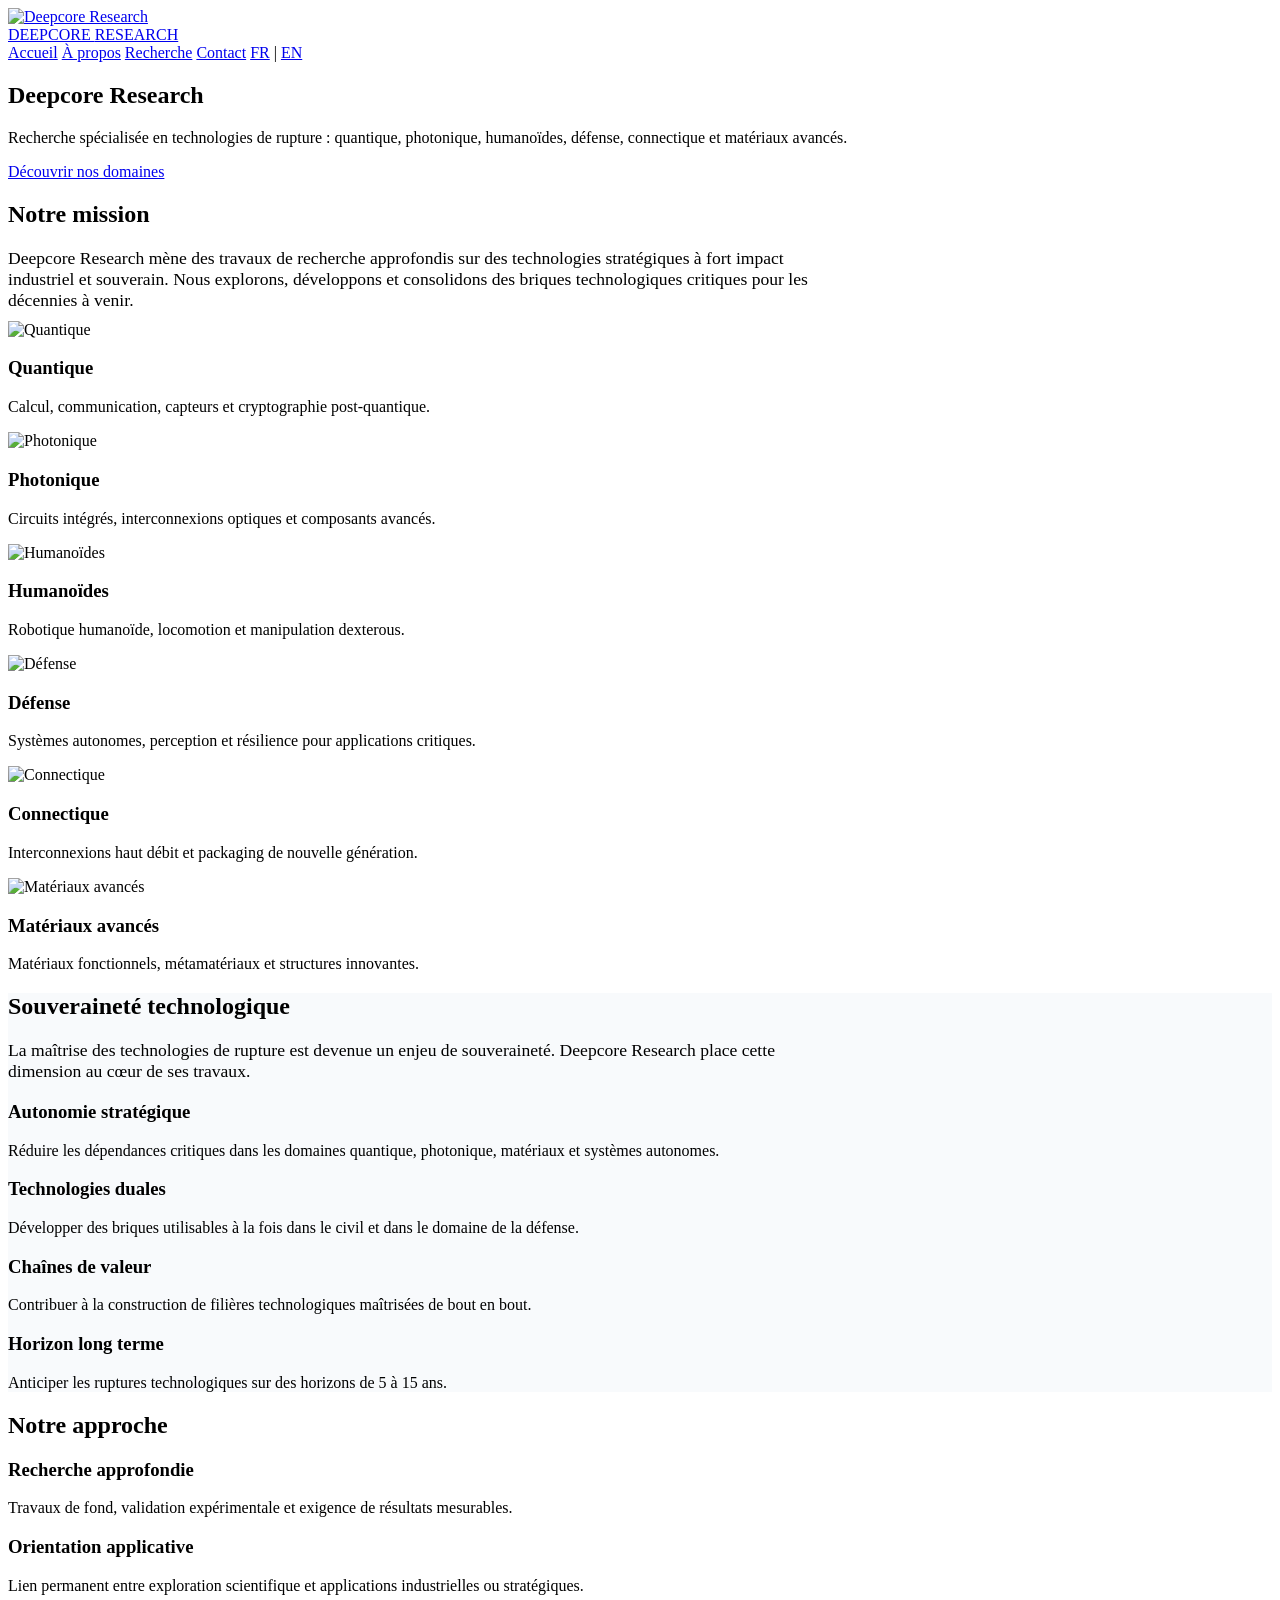
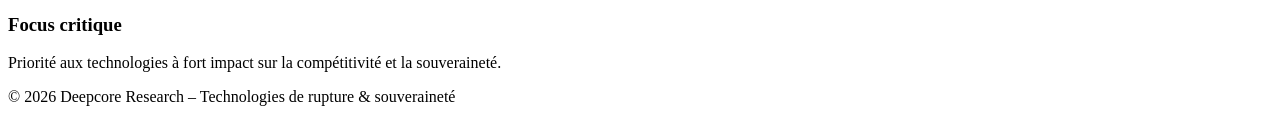
==== index.html @ 1e21e580 "Add files via upload" ====
<!DOCTYPE html>
<html lang="fr">
<head>
  <meta charset="UTF-8">
  <meta name="viewport" content="width=device-width, initial-scale=1.0">
  <title>Deepcore Research – Technologies de rupture</title>
  <meta name="description" content="Deepcore Research – Recherche spécialisée en technologies de rupture : quantique, photonique, humanoïdes, défense, connectique et matériaux avancés. Souveraineté technologique.">
  <link rel="icon" href="favicon.svg" type="image/svg+xml">
  <link rel="stylesheet" href="css/style.css">
</head>
<body>

  <header>
    <div class="container header-content">
      <a href="index.html" class="logo">
        <img src="images/logo.png" alt="Deepcore Research">
        <div class="logo-text">
          DEEPCORE
          <span>RESEARCH</span>
        </div>
      </a>
      <nav>
        <a href="index.html">Accueil</a>
        <a href="about.html">À propos</a>
        <a href="research.html">Recherche</a>
        <a href="contact.html">Contact</a>
        <span class="lang-switch">
          <a href="index.html">FR</a> |
          <a href="en/index.html">EN</a>
        </span>
      </nav>
    </div>
  </header>

  <section class="hero">
    <div class="container">
      <h1>Deepcore Research</h1>
      <p>Recherche spécialisée en technologies de rupture : quantique, photonique, humanoïdes, défense, connectique et matériaux avancés.</p>
      <a href="research.html" class="btn">Découvrir nos domaines</a>
    </div>
  </section>

  <section>
    <div class="container">
      <h2>Notre mission</h2>
      <p style="max-width: 800px; margin-bottom: 10px; font-size: 1.1rem;">
        Deepcore Research mène des travaux de recherche approfondis sur des technologies stratégiques à fort impact industriel et souverain. Nous explorons, développons et consolidons des briques technologiques critiques pour les décennies à venir.
      </p>

      <div class="grid">
        <div class="card card-with-icon">
          <img src="images/icons/quantum.svg" alt="Quantique" class="card-icon">
          <h3>Quantique</h3>
          <p>Calcul, communication, capteurs et cryptographie post-quantique.</p>
        </div>
        <div class="card card-with-icon">
          <img src="images/icons/photonics.svg" alt="Photonique" class="card-icon">
          <h3>Photonique</h3>
          <p>Circuits intégrés, interconnexions optiques et composants avancés.</p>
        </div>
        <div class="card card-with-icon">
          <img src="images/icons/humanoids.svg" alt="Humanoïdes" class="card-icon">
          <h3>Humanoïdes</h3>
          <p>Robotique humanoïde, locomotion et manipulation dexterous.</p>
        </div>
        <div class="card card-with-icon">
          <img src="images/icons/defense.svg" alt="Défense" class="card-icon">
          <h3>Défense</h3>
          <p>Systèmes autonomes, perception et résilience pour applications critiques.</p>
        </div>
        <div class="card card-with-icon">
          <img src="images/icons/interconnects.svg" alt="Connectique" class="card-icon">
          <h3>Connectique</h3>
          <p>Interconnexions haut débit et packaging de nouvelle génération.</p>
        </div>
        <div class="card card-with-icon">
          <img src="images/icons/materials.svg" alt="Matériaux avancés" class="card-icon">
          <h3>Matériaux avancés</h3>
          <p>Matériaux fonctionnels, métamatériaux et structures innovantes.</p>
        </div>
      </div>
    </div>
  </section>

  <section style="background: #f8fafc;">
    <div class="container">
      <h2>Souveraineté technologique</h2>
      <p style="max-width: 800px; margin-bottom: 10px; font-size: 1.1rem;">
        La maîtrise des technologies de rupture est devenue un enjeu de souveraineté. Deepcore Research place cette dimension au cœur de ses travaux.
      </p>

      <div class="grid">
        <div class="card">
          <h3>Autonomie stratégique</h3>
          <p>Réduire les dépendances critiques dans les domaines quantique, photonique, matériaux et systèmes autonomes.</p>
        </div>
        <div class="card">
          <h3>Technologies duales</h3>
          <p>Développer des briques utilisables à la fois dans le civil et dans le domaine de la défense.</p>
        </div>
        <div class="card">
          <h3>Chaînes de valeur</h3>
          <p>Contribuer à la construction de filières technologiques maîtrisées de bout en bout.</p>
        </div>
        <div class="card">
          <h3>Horizon long terme</h3>
          <p>Anticiper les ruptures technologiques sur des horizons de 5 à 15 ans.</p>
        </div>
      </div>
    </div>
  </section>

  <section>
    <div class="container">
      <h2>Notre approche</h2>
      <div class="grid">
        <div class="card">
          <h3>Recherche approfondie</h3>
          <p>Travaux de fond, validation expérimentale et exigence de résultats mesurables.</p>
        </div>
        <div class="card">
          <h3>Orientation applicative</h3>
          <p>Lien permanent entre exploration scientifique et applications industrielles ou stratégiques.</p>
        </div>
        <div class="card">
          <h3>Focus critique</h3>
          <p>Priorité aux technologies à fort impact sur la compétitivité et la souveraineté.</p>
        </div>
      </div>
    </div>
  </section>

  <footer>
    <div class="container">
      <p>© 2026 Deepcore Research – Technologies de rupture & souveraineté</p>
    </div>
  </footer>

</body>
</html>
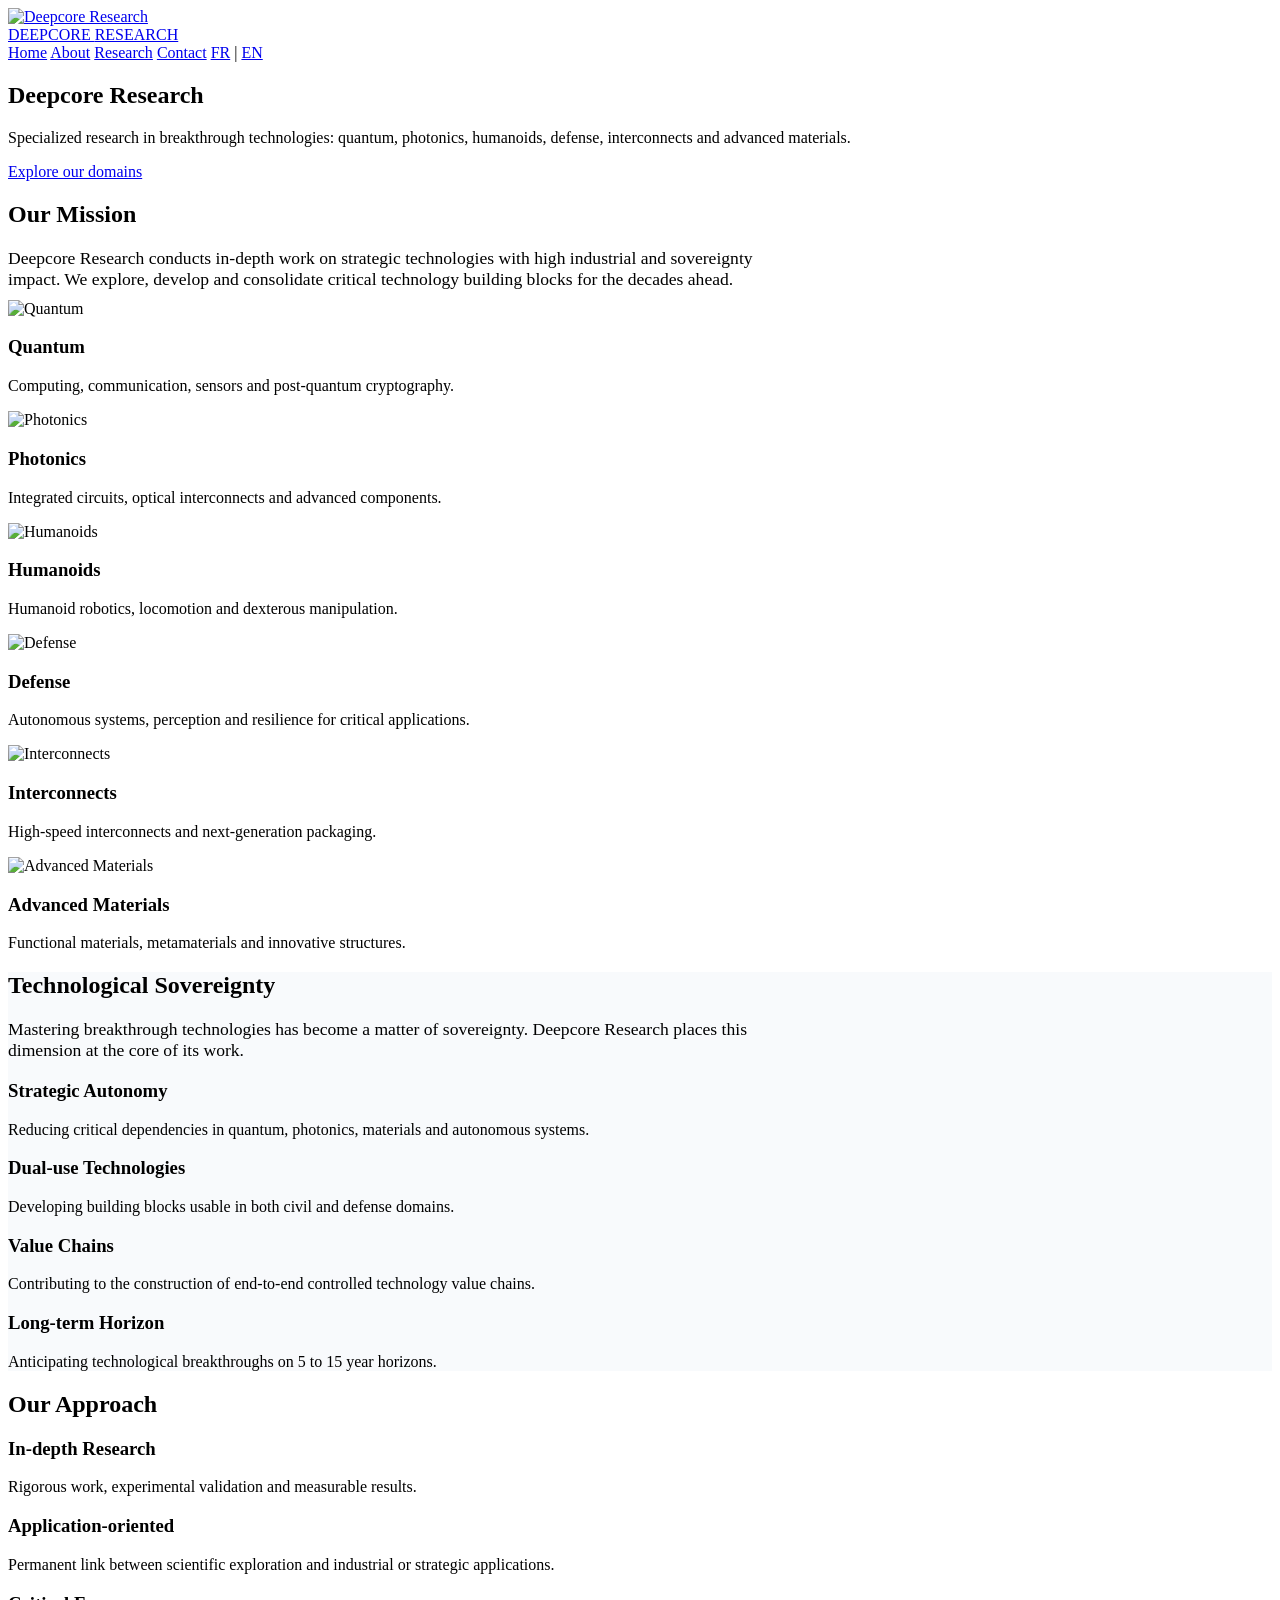
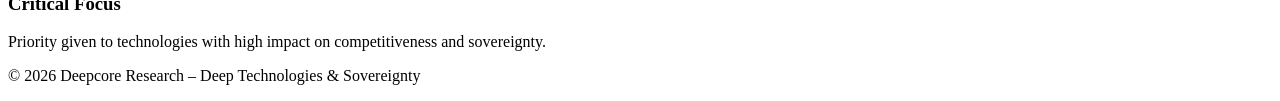
==== commit 930e4a36: "Add files via upload" ====
--- a/index.html
+++ b/index.html
@@ -1,32 +1,32 @@
 <!DOCTYPE html>
-<html lang="fr">
+<html lang="en">
 <head>
   <meta charset="UTF-8">
   <meta name="viewport" content="width=device-width, initial-scale=1.0">
-  <title>Deepcore Research – Technologies de rupture</title>
-  <meta name="description" content="Deepcore Research – Recherche spécialisée en technologies de rupture : quantique, photonique, humanoïdes, défense, connectique et matériaux avancés. Souveraineté technologique.">
-  <link rel="icon" href="favicon.svg" type="image/svg+xml">
-  <link rel="stylesheet" href="css/style.css">
+  <title>Deepcore Research – Deep Technologies</title>
+  <meta name="description" content="Deepcore Research – Specialized research in breakthrough technologies: quantum, photonics, humanoids, defense, interconnects and advanced materials. Technological sovereignty.">
+  <link rel="icon" href="../favicon.svg" type="image/svg+xml">
+  <link rel="stylesheet" href="../css/style.css">
 </head>
 <body>
 
   <header>
     <div class="container header-content">
       <a href="index.html" class="logo">
-        <img src="images/logo.png" alt="Deepcore Research">
+        <img src="../images/logo.png" alt="Deepcore Research">
         <div class="logo-text">
           DEEPCORE
           <span>RESEARCH</span>
         </div>
       </a>
       <nav>
-        <a href="index.html">Accueil</a>
-        <a href="about.html">À propos</a>
-        <a href="research.html">Recherche</a>
+        <a href="index.html">Home</a>
+        <a href="about.html">About</a>
+        <a href="research.html">Research</a>
         <a href="contact.html">Contact</a>
         <span class="lang-switch">
-          <a href="index.html">FR</a> |
-          <a href="en/index.html">EN</a>
+          <a href="../index.html">FR</a> |
+          <a href="index.html">EN</a>
         </span>
       </nav>
     </div>
@@ -35,48 +35,48 @@
   <section class="hero">
     <div class="container">
       <h1>Deepcore Research</h1>
-      <p>Recherche spécialisée en technologies de rupture : quantique, photonique, humanoïdes, défense, connectique et matériaux avancés.</p>
-      <a href="research.html" class="btn">Découvrir nos domaines</a>
+      <p>Specialized research in breakthrough technologies: quantum, photonics, humanoids, defense, interconnects and advanced materials.</p>
+      <a href="research.html" class="btn">Explore our domains</a>
     </div>
   </section>
 
   <section>
     <div class="container">
-      <h2>Notre mission</h2>
+      <h2>Our Mission</h2>
       <p style="max-width: 800px; margin-bottom: 10px; font-size: 1.1rem;">
-        Deepcore Research mène des travaux de recherche approfondis sur des technologies stratégiques à fort impact industriel et souverain. Nous explorons, développons et consolidons des briques technologiques critiques pour les décennies à venir.
+        Deepcore Research conducts in-depth work on strategic technologies with high industrial and sovereignty impact. We explore, develop and consolidate critical technology building blocks for the decades ahead.
       </p>
 
       <div class="grid">
         <div class="card card-with-icon">
-          <img src="images/icons/quantum.svg" alt="Quantique" class="card-icon">
-          <h3>Quantique</h3>
-          <p>Calcul, communication, capteurs et cryptographie post-quantique.</p>
+          <img src="../images/icons/quantum.svg" alt="Quantum" class="card-icon">
+          <h3>Quantum</h3>
+          <p>Computing, communication, sensors and post-quantum cryptography.</p>
         </div>
         <div class="card card-with-icon">
-          <img src="images/icons/photonics.svg" alt="Photonique" class="card-icon">
-          <h3>Photonique</h3>
-          <p>Circuits intégrés, interconnexions optiques et composants avancés.</p>
+          <img src="../images/icons/photonics.svg" alt="Photonics" class="card-icon">
+          <h3>Photonics</h3>
+          <p>Integrated circuits, optical interconnects and advanced components.</p>
         </div>
         <div class="card card-with-icon">
-          <img src="images/icons/humanoids.svg" alt="Humanoïdes" class="card-icon">
-          <h3>Humanoïdes</h3>
-          <p>Robotique humanoïde, locomotion et manipulation dexterous.</p>
+          <img src="../images/icons/humanoids.svg" alt="Humanoids" class="card-icon">
+          <h3>Humanoids</h3>
+          <p>Humanoid robotics, locomotion and dexterous manipulation.</p>
         </div>
         <div class="card card-with-icon">
-          <img src="images/icons/defense.svg" alt="Défense" class="card-icon">
-          <h3>Défense</h3>
-          <p>Systèmes autonomes, perception et résilience pour applications critiques.</p>
+          <img src="../images/icons/defense.svg" alt="Defense" class="card-icon">
+          <h3>Defense</h3>
+          <p>Autonomous systems, perception and resilience for critical applications.</p>
         </div>
         <div class="card card-with-icon">
-          <img src="images/icons/interconnects.svg" alt="Connectique" class="card-icon">
-          <h3>Connectique</h3>
-          <p>Interconnexions haut débit et packaging de nouvelle génération.</p>
+          <img src="../images/icons/interconnects.svg" alt="Interconnects" class="card-icon">
+          <h3>Interconnects</h3>
+          <p>High-speed interconnects and next-generation packaging.</p>
         </div>
         <div class="card card-with-icon">
-          <img src="images/icons/materials.svg" alt="Matériaux avancés" class="card-icon">
-          <h3>Matériaux avancés</h3>
-          <p>Matériaux fonctionnels, métamatériaux et structures innovantes.</p>
+          <img src="../images/icons/materials.svg" alt="Advanced Materials" class="card-icon">
+          <h3>Advanced Materials</h3>
+          <p>Functional materials, metamaterials and innovative structures.</p>
         </div>
       </div>
     </div>
@@ -84,27 +84,27 @@
 
   <section style="background: #f8fafc;">
     <div class="container">
-      <h2>Souveraineté technologique</h2>
+      <h2>Technological Sovereignty</h2>
       <p style="max-width: 800px; margin-bottom: 10px; font-size: 1.1rem;">
-        La maîtrise des technologies de rupture est devenue un enjeu de souveraineté. Deepcore Research place cette dimension au cœur de ses travaux.
+        Mastering breakthrough technologies has become a matter of sovereignty. Deepcore Research places this dimension at the core of its work.
       </p>
 
       <div class="grid">
         <div class="card">
-          <h3>Autonomie stratégique</h3>
-          <p>Réduire les dépendances critiques dans les domaines quantique, photonique, matériaux et systèmes autonomes.</p>
+          <h3>Strategic Autonomy</h3>
+          <p>Reducing critical dependencies in quantum, photonics, materials and autonomous systems.</p>
         </div>
         <div class="card">
-          <h3>Technologies duales</h3>
-          <p>Développer des briques utilisables à la fois dans le civil et dans le domaine de la défense.</p>
+          <h3>Dual-use Technologies</h3>
+          <p>Developing building blocks usable in both civil and defense domains.</p>
         </div>
         <div class="card">
-          <h3>Chaînes de valeur</h3>
-          <p>Contribuer à la construction de filières technologiques maîtrisées de bout en bout.</p>
+          <h3>Value Chains</h3>
+          <p>Contributing to the construction of end-to-end controlled technology value chains.</p>
         </div>
         <div class="card">
-          <h3>Horizon long terme</h3>
-          <p>Anticiper les ruptures technologiques sur des horizons de 5 à 15 ans.</p>
+          <h3>Long-term Horizon</h3>
+          <p>Anticipating technological breakthroughs on 5 to 15 year horizons.</p>
         </div>
       </div>
     </div>
@@ -112,19 +112,19 @@
 
   <section>
     <div class="container">
-      <h2>Notre approche</h2>
+      <h2>Our Approach</h2>
       <div class="grid">
         <div class="card">
-          <h3>Recherche approfondie</h3>
-          <p>Travaux de fond, validation expérimentale et exigence de résultats mesurables.</p>
+          <h3>In-depth Research</h3>
+          <p>Rigorous work, experimental validation and measurable results.</p>
         </div>
         <div class="card">
-          <h3>Orientation applicative</h3>
-          <p>Lien permanent entre exploration scientifique et applications industrielles ou stratégiques.</p>
+          <h3>Application-oriented</h3>
+          <p>Permanent link between scientific exploration and industrial or strategic applications.</p>
         </div>
         <div class="card">
-          <h3>Focus critique</h3>
-          <p>Priorité aux technologies à fort impact sur la compétitivité et la souveraineté.</p>
+          <h3>Critical Focus</h3>
+          <p>Priority given to technologies with high impact on competitiveness and sovereignty.</p>
         </div>
       </div>
     </div>
@@ -132,7 +132,7 @@
 
   <footer>
     <div class="container">
-      <p>© 2026 Deepcore Research – Technologies de rupture & souveraineté</p>
+      <p>© 2026 Deepcore Research – Deep Technologies & Sovereignty</p>
     </div>
   </footer>
 
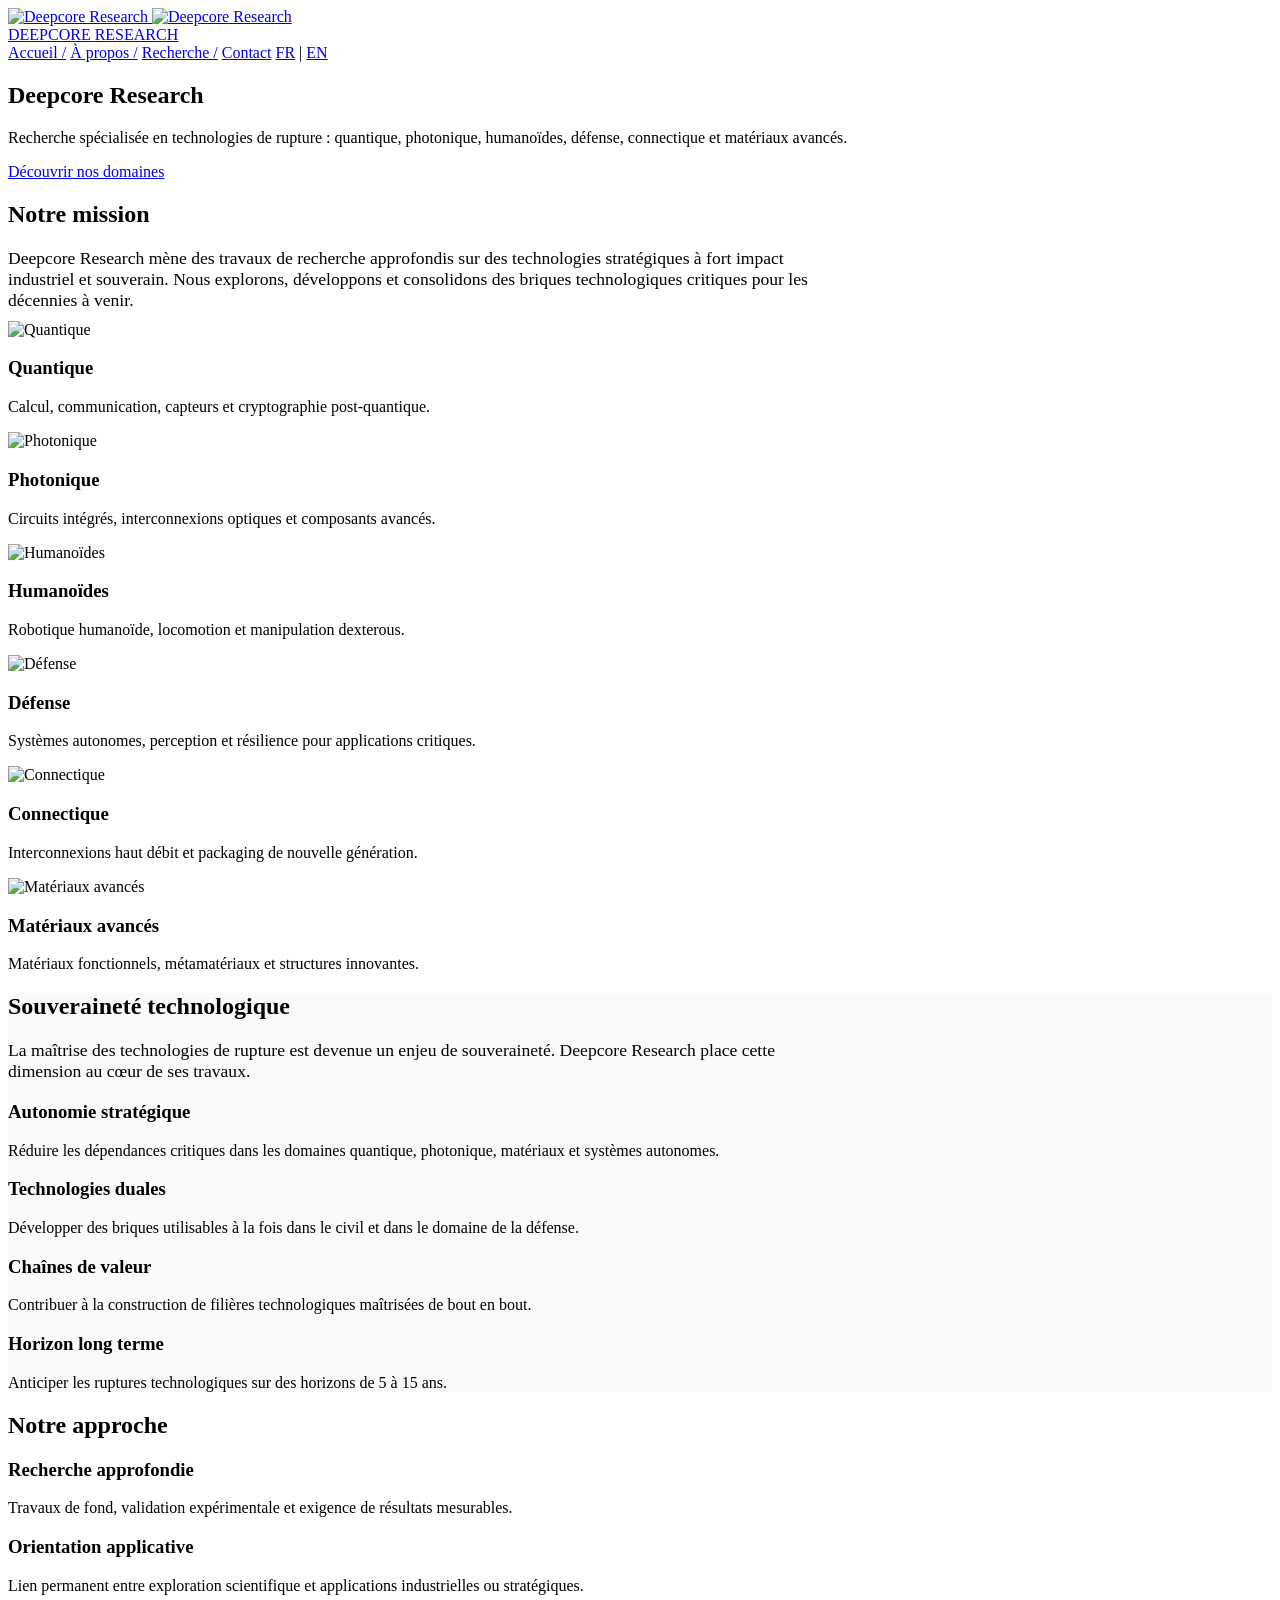
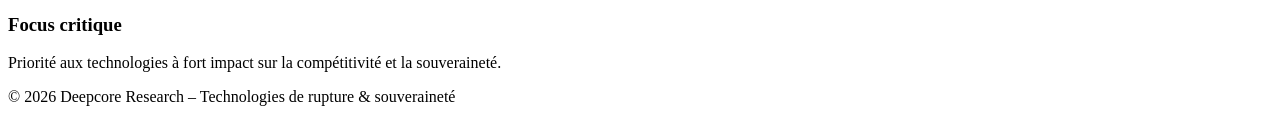
==== commit 869abcf5: "Add trailing slashes to navigation links" ====
--- a/index.html
+++ b/index.html
@@ -1,32 +1,33 @@
 <!DOCTYPE html>
-<html lang="en">
+<html lang="fr">
 <head>
   <meta charset="UTF-8">
   <meta name="viewport" content="width=device-width, initial-scale=1.0">
-  <title>Deepcore Research – Deep Technologies</title>
-  <meta name="description" content="Deepcore Research – Specialized research in breakthrough technologies: quantum, photonics, humanoids, defense, interconnects and advanced materials. Technological sovereignty.">
-  <link rel="icon" href="../favicon.svg" type="image/svg+xml">
-  <link rel="stylesheet" href="../css/style.css">
+  <title>Deepcore Research – Technologies de rupture</title>
+  <meta name="description" content="Deepcore Research – Recherche spécialisée en technologies de rupture : quantique, photonique, humanoïdes, défense, connectique et matériaux avancés. Souveraineté technologique.">
+  <link rel="icon" href="favicon.svg" type="image/svg+xml">
+  <link rel="stylesheet" href="css/style.css">
 </head>
 <body>
 
   <header>
     <div class="container header-content">
       <a href="index.html" class="logo">
-        <img src="../images/logo.png" alt="Deepcore Research">
+         <img src="images/banniere.png" alt="Deepcore Research">
+        <img src="images/logo.png" alt="Deepcore Research">
         <div class="logo-text">
           DEEPCORE
           <span>RESEARCH</span>
         </div>
       </a>
       <nav>
-        <a href="index.html">Home</a>
-        <a href="about.html">About</a>
-        <a href="research.html">Research</a>
+        <a href="index.html">Accueil    /</a>
+        <a href="about.html">À propos     /</a>
+        <a href="research.html">Recherche    /</a>
         <a href="contact.html">Contact</a>
         <span class="lang-switch">
-          <a href="../index.html">FR</a> |
-          <a href="index.html">EN</a>
+          <a href="index.html">FR</a> |
+          <a href="en/index.html">EN</a>
         </span>
       </nav>
     </div>
@@ -35,48 +36,48 @@
   <section class="hero">
     <div class="container">
       <h1>Deepcore Research</h1>
-      <p>Specialized research in breakthrough technologies: quantum, photonics, humanoids, defense, interconnects and advanced materials.</p>
-      <a href="research.html" class="btn">Explore our domains</a>
+      <p>Recherche spécialisée en technologies de rupture : quantique, photonique, humanoïdes, défense, connectique et matériaux avancés.</p>
+      <a href="research.html" class="btn">Découvrir nos domaines</a>
     </div>
   </section>
 
   <section>
     <div class="container">
-      <h2>Our Mission</h2>
+      <h2>Notre mission</h2>
       <p style="max-width: 800px; margin-bottom: 10px; font-size: 1.1rem;">
-        Deepcore Research conducts in-depth work on strategic technologies with high industrial and sovereignty impact. We explore, develop and consolidate critical technology building blocks for the decades ahead.
+        Deepcore Research mène des travaux de recherche approfondis sur des technologies stratégiques à fort impact industriel et souverain. Nous explorons, développons et consolidons des briques technologiques critiques pour les décennies à venir.
       </p>
 
       <div class="grid">
         <div class="card card-with-icon">
-          <img src="../images/icons/quantum.svg" alt="Quantum" class="card-icon">
-          <h3>Quantum</h3>
-          <p>Computing, communication, sensors and post-quantum cryptography.</p>
+          <img src="images/icons/quantum.svg" alt="Quantique" class="card-icon">
+          <h3>Quantique</h3>
+          <p>Calcul, communication, capteurs et cryptographie post-quantique.</p>
         </div>
         <div class="card card-with-icon">
-          <img src="../images/icons/photonics.svg" alt="Photonics" class="card-icon">
-          <h3>Photonics</h3>
-          <p>Integrated circuits, optical interconnects and advanced components.</p>
+          <img src="images/icons/photonics.svg" alt="Photonique" class="card-icon">
+          <h3>Photonique</h3>
+          <p>Circuits intégrés, interconnexions optiques et composants avancés.</p>
         </div>
         <div class="card card-with-icon">
-          <img src="../images/icons/humanoids.svg" alt="Humanoids" class="card-icon">
-          <h3>Humanoids</h3>
-          <p>Humanoid robotics, locomotion and dexterous manipulation.</p>
+          <img src="images/icons/humanoids.svg" alt="Humanoïdes" class="card-icon">
+          <h3>Humanoïdes</h3>
+          <p>Robotique humanoïde, locomotion et manipulation dexterous.</p>
         </div>
         <div class="card card-with-icon">
-          <img src="../images/icons/defense.svg" alt="Defense" class="card-icon">
-          <h3>Defense</h3>
-          <p>Autonomous systems, perception and resilience for critical applications.</p>
+          <img src="images/icons/defense.svg" alt="Défense" class="card-icon">
+          <h3>Défense</h3>
+          <p>Systèmes autonomes, perception et résilience pour applications critiques.</p>
         </div>
         <div class="card card-with-icon">
-          <img src="../images/icons/interconnects.svg" alt="Interconnects" class="card-icon">
-          <h3>Interconnects</h3>
-          <p>High-speed interconnects and next-generation packaging.</p>
+          <img src="images/icons/interconnects.svg" alt="Connectique" class="card-icon">
+          <h3>Connectique</h3>
+          <p>Interconnexions haut débit et packaging de nouvelle génération.</p>
         </div>
         <div class="card card-with-icon">
-          <img src="../images/icons/materials.svg" alt="Advanced Materials" class="card-icon">
-          <h3>Advanced Materials</h3>
-          <p>Functional materials, metamaterials and innovative structures.</p>
+          <img src="images/icons/materials.svg" alt="Matériaux avancés" class="card-icon">
+          <h3>Matériaux avancés</h3>
+          <p>Matériaux fonctionnels, métamatériaux et structures innovantes.</p>
         </div>
       </div>
     </div>
@@ -84,27 +85,27 @@
 
   <section style="background: #f8fafc;">
     <div class="container">
-      <h2>Technological Sovereignty</h2>
+      <h2>Souveraineté technologique</h2>
       <p style="max-width: 800px; margin-bottom: 10px; font-size: 1.1rem;">
-        Mastering breakthrough technologies has become a matter of sovereignty. Deepcore Research places this dimension at the core of its work.
+        La maîtrise des technologies de rupture est devenue un enjeu de souveraineté. Deepcore Research place cette dimension au cœur de ses travaux.
       </p>
 
       <div class="grid">
         <div class="card">
-          <h3>Strategic Autonomy</h3>
-          <p>Reducing critical dependencies in quantum, photonics, materials and autonomous systems.</p>
+          <h3>Autonomie stratégique</h3>
+          <p>Réduire les dépendances critiques dans les domaines quantique, photonique, matériaux et systèmes autonomes.</p>
         </div>
         <div class="card">
-          <h3>Dual-use Technologies</h3>
-          <p>Developing building blocks usable in both civil and defense domains.</p>
+          <h3>Technologies duales</h3>
+          <p>Développer des briques utilisables à la fois dans le civil et dans le domaine de la défense.</p>
         </div>
         <div class="card">
-          <h3>Value Chains</h3>
-          <p>Contributing to the construction of end-to-end controlled technology value chains.</p>
+          <h3>Chaînes de valeur</h3>
+          <p>Contribuer à la construction de filières technologiques maîtrisées de bout en bout.</p>
         </div>
         <div class="card">
-          <h3>Long-term Horizon</h3>
-          <p>Anticipating technological breakthroughs on 5 to 15 year horizons.</p>
+          <h3>Horizon long terme</h3>
+          <p>Anticiper les ruptures technologiques sur des horizons de 5 à 15 ans.</p>
         </div>
       </div>
     </div>
@@ -112,19 +113,19 @@
 
   <section>
     <div class="container">
-      <h2>Our Approach</h2>
+      <h2>Notre approche</h2>
       <div class="grid">
         <div class="card">
-          <h3>In-depth Research</h3>
-          <p>Rigorous work, experimental validation and measurable results.</p>
+          <h3>Recherche approfondie</h3>
+          <p>Travaux de fond, validation expérimentale et exigence de résultats mesurables.</p>
         </div>
         <div class="card">
-          <h3>Application-oriented</h3>
-          <p>Permanent link between scientific exploration and industrial or strategic applications.</p>
+          <h3>Orientation applicative</h3>
+          <p>Lien permanent entre exploration scientifique et applications industrielles ou stratégiques.</p>
         </div>
         <div class="card">
-          <h3>Critical Focus</h3>
-          <p>Priority given to technologies with high impact on competitiveness and sovereignty.</p>
+          <h3>Focus critique</h3>
+          <p>Priorité aux technologies à fort impact sur la compétitivité et la souveraineté.</p>
         </div>
       </div>
     </div>
@@ -132,7 +133,7 @@
 
   <footer>
     <div class="container">
-      <p>© 2026 Deepcore Research – Deep Technologies & Sovereignty</p>
+      <p>© 2026 Deepcore Research – Technologies de rupture & souveraineté</p>
     </div>
   </footer>
 
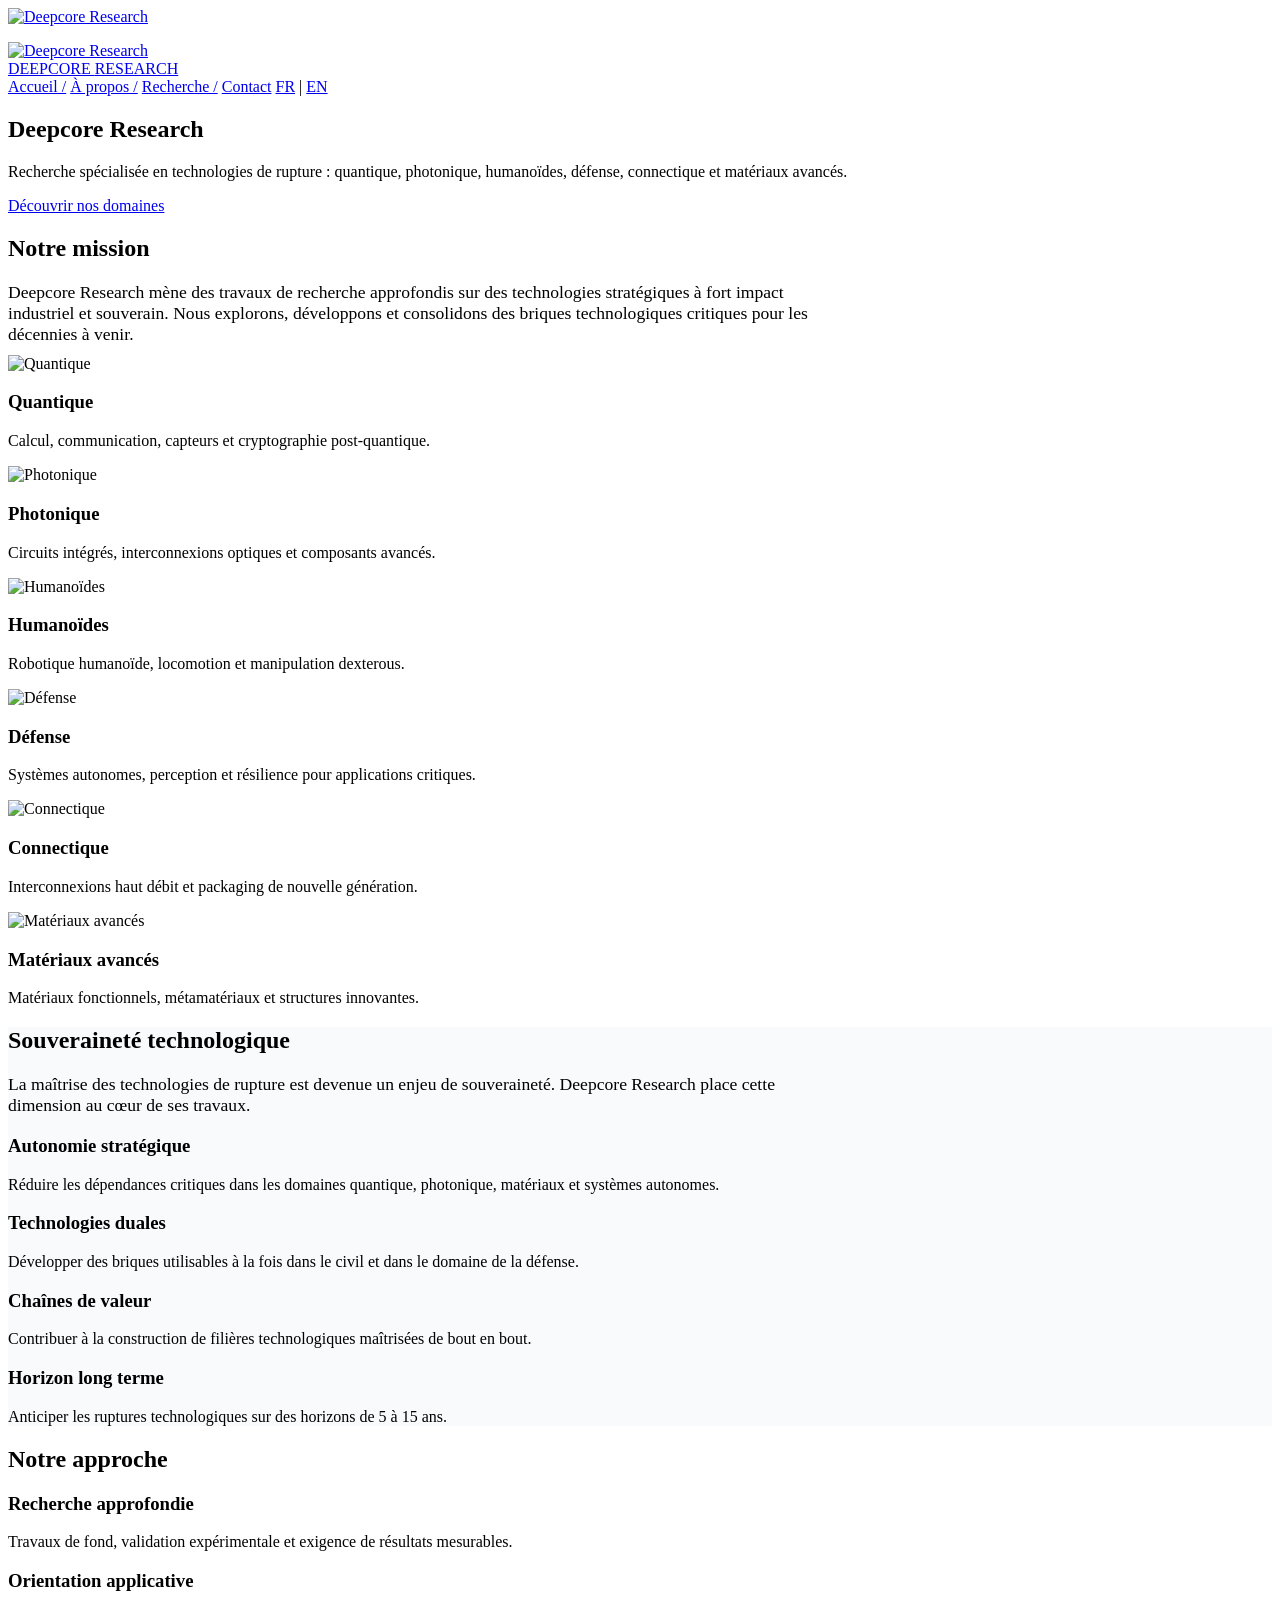
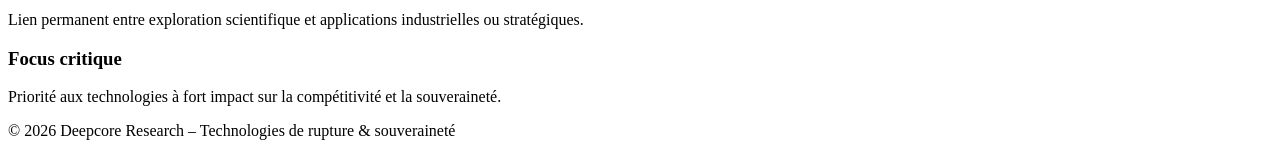
==== commit dcdfaac5: "Update image file formats in index.html" ====
--- a/index.html
+++ b/index.html
@@ -13,8 +13,9 @@
   <header>
     <div class="container header-content">
       <a href="index.html" class="logo">
-         <img src="images/banniere.png" alt="Deepcore Research">
-        <img src="images/logo.png" alt="Deepcore Research">
+         <img src="images/banniere.JPG" alt="Deepcore Research">
+        <p></p>
+        <img src="images/logopng.JPG" alt="Deepcore Research">
         <div class="logo-text">
           DEEPCORE
           <span>RESEARCH</span>
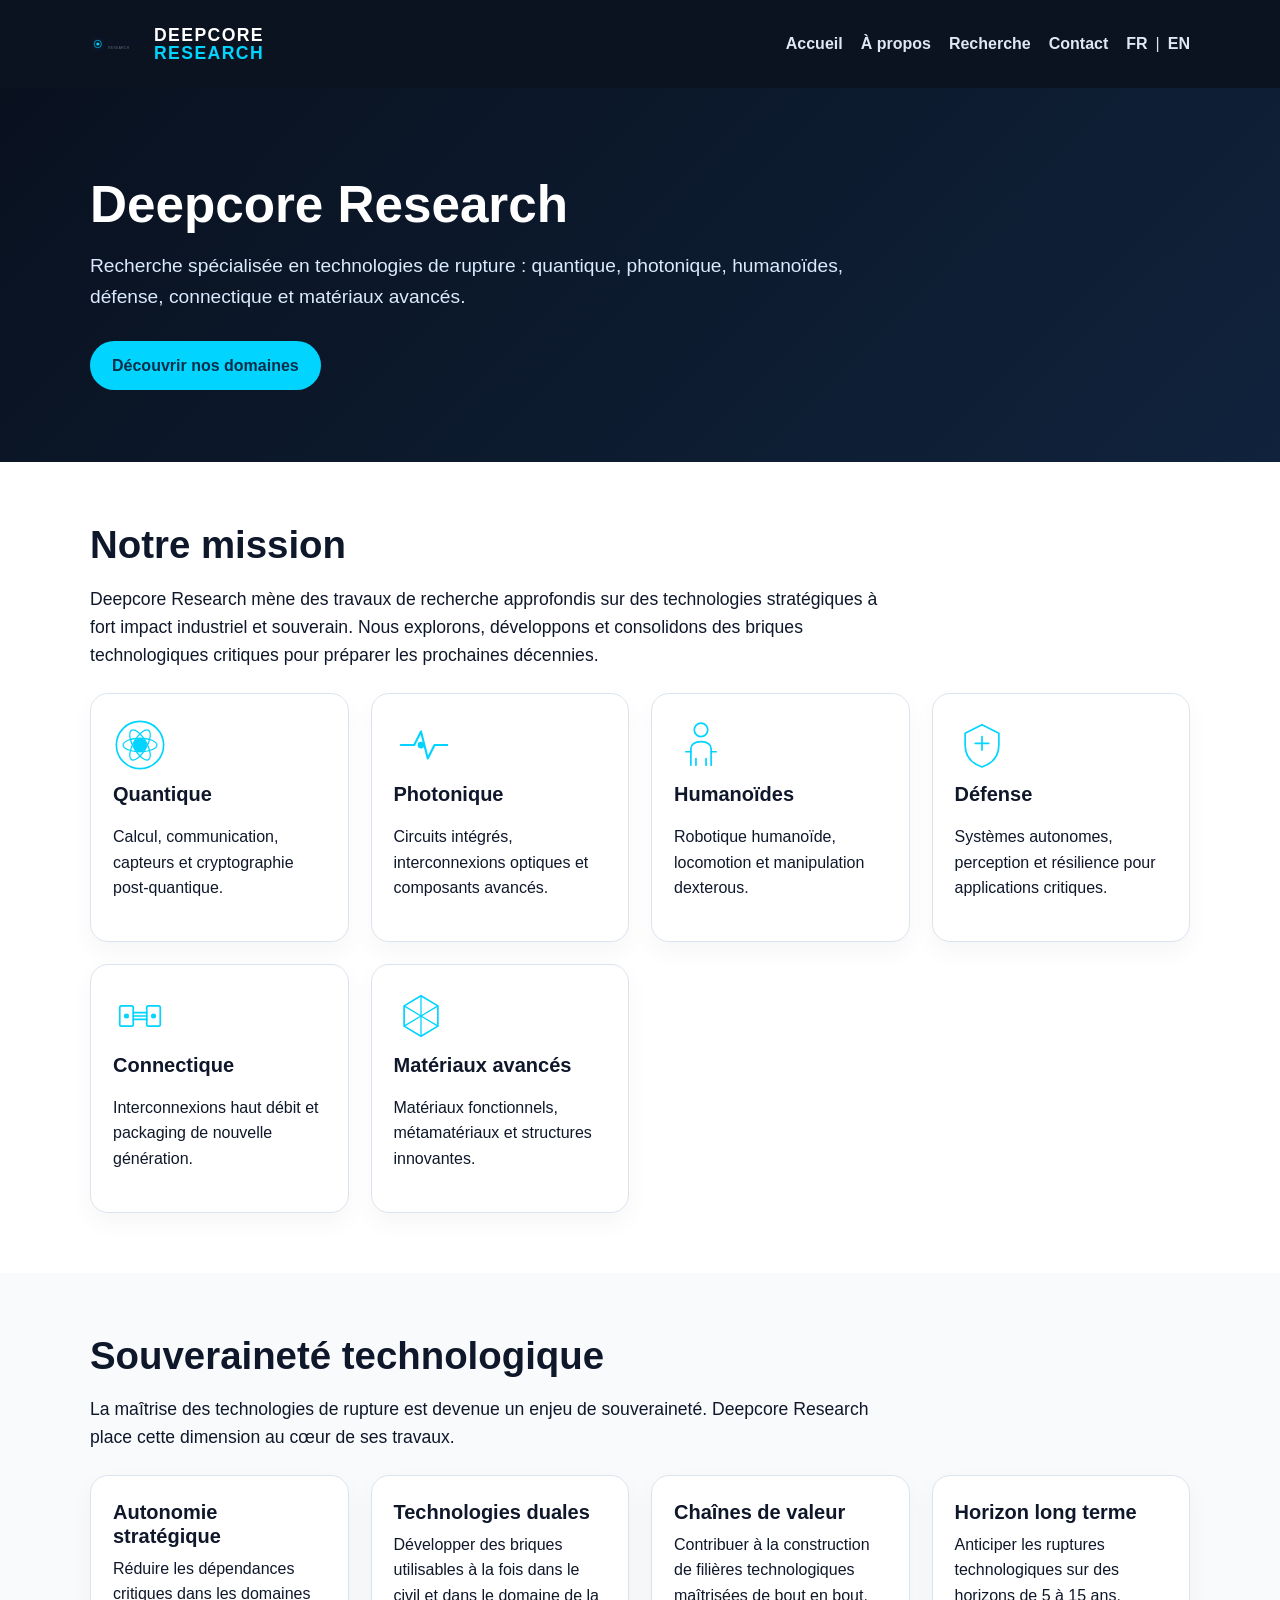
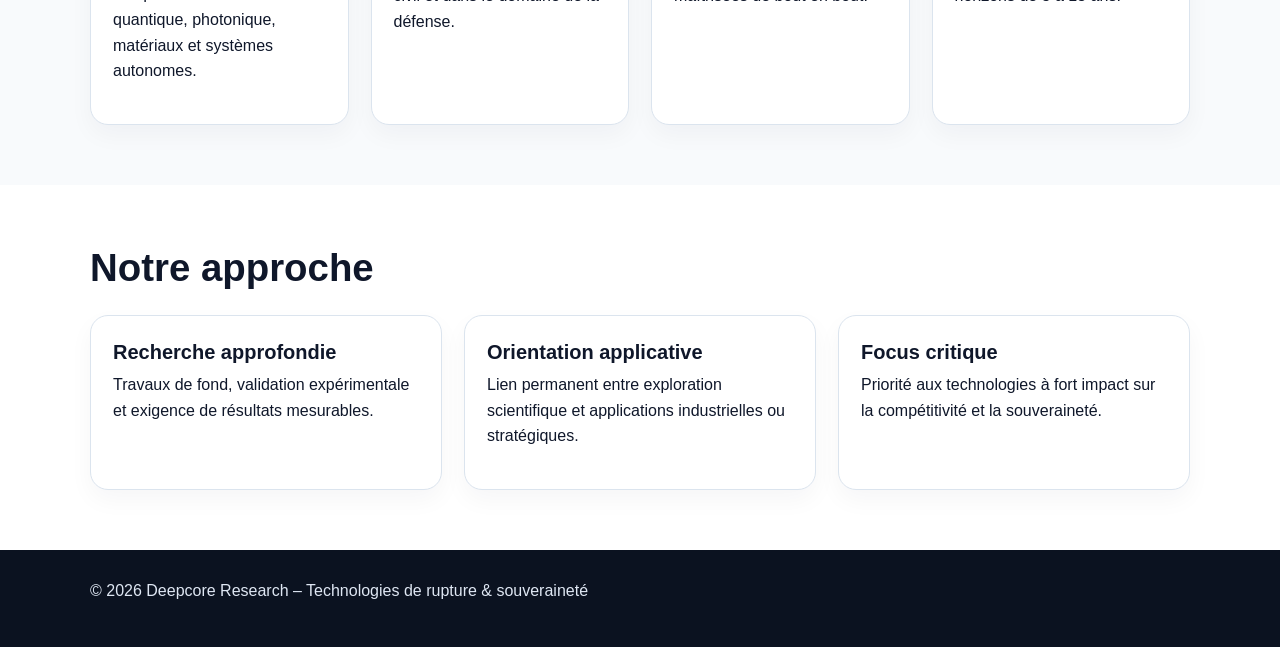
==== commit 796edd2e: "Fix asset paths and add missing stylesheet for the GitHub Pages site." ====
--- a/index.html
+++ b/index.html
@@ -4,7 +4,7 @@
   <meta charset="UTF-8">
   <meta name="viewport" content="width=device-width, initial-scale=1.0">
   <title>Deepcore Research – Technologies de rupture</title>
-  <meta name="description" content="Deepcore Research – Recherche spécialisée en technologies de rupture : quantique, photonique, humanoïdes, défense, connectique et matériaux avancés. Souveraineté technologique.">
+  <meta name="description" content="Deepcore Research – Recherche spécialisée en technologies de rupture : quantique, photonique, humanoïdes, défense, connectique et matériaux avancés. Souveraineté technologique et innovation de rupture.">
   <link rel="icon" href="favicon.svg" type="image/svg+xml">
   <link rel="stylesheet" href="css/style.css">
 </head>
@@ -13,18 +13,16 @@
   <header>
     <div class="container header-content">
       <a href="index.html" class="logo">
-         <img src="images/banniere.JPG" alt="Deepcore Research">
-        <p></p>
-        <img src="images/logopng.JPG" alt="Deepcore Research">
+        <img src="logo.svg" alt="Deepcore Research">
         <div class="logo-text">
           DEEPCORE
           <span>RESEARCH</span>
         </div>
       </a>
       <nav>
-        <a href="index.html">Accueil    /</a>
-        <a href="about.html">À propos     /</a>
-        <a href="research.html">Recherche    /</a>
+        <a href="index.html">Accueil</a>
+        <a href="about.html">À propos</a>
+        <a href="research.html">Recherche</a>
         <a href="contact.html">Contact</a>
         <span class="lang-switch">
           <a href="index.html">FR</a> |
@@ -46,37 +44,37 @@
     <div class="container">
       <h2>Notre mission</h2>
       <p style="max-width: 800px; margin-bottom: 10px; font-size: 1.1rem;">
-        Deepcore Research mène des travaux de recherche approfondis sur des technologies stratégiques à fort impact industriel et souverain. Nous explorons, développons et consolidons des briques technologiques critiques pour les décennies à venir.
+        Deepcore Research mène des travaux de recherche approfondis sur des technologies stratégiques à fort impact industriel et souverain. Nous explorons, développons et consolidons des briques technologiques critiques pour préparer les prochaines décennies.
       </p>
 
       <div class="grid">
         <div class="card card-with-icon">
-          <img src="images/icons/quantum.svg" alt="Quantique" class="card-icon">
+          <img src="quantum.svg" alt="Quantique" class="card-icon">
           <h3>Quantique</h3>
           <p>Calcul, communication, capteurs et cryptographie post-quantique.</p>
         </div>
         <div class="card card-with-icon">
-          <img src="images/icons/photonics.svg" alt="Photonique" class="card-icon">
+          <img src="photonics.svg" alt="Photonique" class="card-icon">
           <h3>Photonique</h3>
           <p>Circuits intégrés, interconnexions optiques et composants avancés.</p>
         </div>
         <div class="card card-with-icon">
-          <img src="images/icons/humanoids.svg" alt="Humanoïdes" class="card-icon">
+          <img src="humanoids.svg" alt="Humanoïdes" class="card-icon">
           <h3>Humanoïdes</h3>
           <p>Robotique humanoïde, locomotion et manipulation dexterous.</p>
         </div>
         <div class="card card-with-icon">
-          <img src="images/icons/defense.svg" alt="Défense" class="card-icon">
+          <img src="defense.svg" alt="Défense" class="card-icon">
           <h3>Défense</h3>
           <p>Systèmes autonomes, perception et résilience pour applications critiques.</p>
         </div>
         <div class="card card-with-icon">
-          <img src="images/icons/interconnects.svg" alt="Connectique" class="card-icon">
+          <img src="interconnects.svg" alt="Connectique" class="card-icon">
           <h3>Connectique</h3>
           <p>Interconnexions haut débit et packaging de nouvelle génération.</p>
         </div>
         <div class="card card-with-icon">
-          <img src="images/icons/materials.svg" alt="Matériaux avancés" class="card-icon">
+          <img src="materials.svg" alt="Matériaux avancés" class="card-icon">
           <h3>Matériaux avancés</h3>
           <p>Matériaux fonctionnels, métamatériaux et structures innovantes.</p>
         </div>
--- a/css/style.css
+++ b/css/style.css
@@ -0,0 +1,252 @@
+:root {
+  --bg-dark: #0b1220;
+  --bg-light: #f8fafc;
+  --brand: #00d4ff;
+  --brand-dark: #082f49;
+  --text: #0f172a;
+  --muted: #475569;
+  --border: #dbe4ee;
+  --card: #ffffff;
+}
+
+* {
+  box-sizing: border-box;
+}
+
+html {
+  scroll-behavior: smooth;
+}
+
+body {
+  margin: 0;
+  font-family: Arial, Helvetica, sans-serif;
+  line-height: 1.6;
+  color: var(--text);
+  background: #ffffff;
+}
+
+img {
+  max-width: 100%;
+  display: block;
+}
+
+p {
+  margin: 0 0 1rem;
+}
+
+h1, h2, h3 {
+  margin-top: 0;
+  line-height: 1.2;
+}
+
+h1 {
+  font-size: clamp(2.6rem, 4vw, 4rem);
+  margin-bottom: 1rem;
+}
+
+h2 {
+  font-size: clamp(2rem, 3vw, 2.8rem);
+  margin-bottom: 1rem;
+}
+
+h3 {
+  font-size: 1.25rem;
+  margin-bottom: 0.5rem;
+}
+
+header {
+  background: var(--bg-dark);
+  color: #ffffff;
+}
+
+.container {
+  width: min(1100px, calc(100% - 32px));
+  margin: 0 auto;
+}
+
+.header-content {
+  display: flex;
+  justify-content: space-between;
+  align-items: center;
+  gap: 20px;
+  min-height: 88px;
+}
+
+.logo {
+  display: inline-flex;
+  align-items: center;
+  gap: 12px;
+  color: #ffffff;
+  text-decoration: none;
+}
+
+.logo img {
+  width: 52px;
+  height: 52px;
+  object-fit: contain;
+}
+
+.logo-text {
+  font-weight: 800;
+  letter-spacing: 0.08em;
+  line-height: 1.05;
+  font-size: 1.1rem;
+}
+
+.logo-text span {
+  display: block;
+  color: var(--brand);
+}
+
+nav {
+  display: flex;
+  align-items: center;
+  gap: 18px;
+  flex-wrap: wrap;
+}
+
+nav a {
+  color: #dfe7f3;
+  text-decoration: none;
+  font-weight: 600;
+}
+
+nav a:hover {
+  color: var(--brand);
+}
+
+.lang-switch {
+  color: #dfe7f3;
+  display: inline-flex;
+  align-items: center;
+  gap: 8px;
+}
+
+.hero {
+  background: linear-gradient(135deg, #09111f 0%, #10233c 100%);
+  color: #ffffff;
+  padding: 86px 0 72px;
+}
+
+.hero p {
+  max-width: 760px;
+  font-size: 1.2rem;
+  color: #dbeafe;
+}
+
+.btn {
+  display: inline-block;
+  margin-top: 12px;
+  background: var(--brand);
+  color: var(--brand-dark);
+  padding: 12px 22px;
+  border-radius: 999px;
+  font-weight: 700;
+  text-decoration: none;
+}
+
+.btn:hover {
+  filter: brightness(1.05);
+}
+
+section {
+  padding: 60px 0;
+}
+
+.grid {
+  display: grid;
+  grid-template-columns: repeat(auto-fit, minmax(220px, 1fr));
+  gap: 22px;
+  margin-top: 24px;
+}
+
+.card {
+  background: var(--card);
+  border: 1px solid var(--border);
+  border-radius: 18px;
+  padding: 24px 22px;
+  box-shadow: 0 10px 24px rgba(15, 23, 42, 0.04);
+}
+
+.card-with-icon {
+  display: flex;
+  flex-direction: column;
+  gap: 10px;
+}
+
+.card-icon {
+  width: 54px;
+  height: 54px;
+  object-fit: contain;
+}
+
+footer {
+  background: var(--bg-dark);
+  color: #dfe7f3;
+  padding: 28px 0;
+}
+
+.contact-form {
+  max-width: 720px;
+  display: grid;
+  gap: 16px;
+  margin-top: 18px;
+}
+
+.contact-form label {
+  font-weight: 700;
+}
+
+.contact-form input,
+.contact-form textarea,
+.contact-form select,
+.contact-form button {
+  font: inherit;
+}
+
+.contact-form input,
+.contact-form textarea,
+.contact-form select {
+  width: 100%;
+  padding: 12px 14px;
+  border: 1px solid var(--border);
+  border-radius: 10px;
+  background: white;
+}
+
+.contact-form textarea {
+  min-height: 150px;
+  resize: vertical;
+}
+
+.contact-form button {
+  width: fit-content;
+  border: none;
+  background: var(--bg-dark);
+  color: white;
+  padding: 12px 22px;
+  border-radius: 999px;
+  font-weight: 700;
+  cursor: pointer;
+}
+
+.form-note {
+  color: var(--muted);
+  font-size: 0.95rem;
+}
+
+@media (max-width: 720px) {
+  .header-content {
+    flex-direction: column;
+    justify-content: center;
+    padding: 18px 0;
+  }
+
+  nav {
+    justify-content: center;
+  }
+
+  .hero {
+    padding: 60px 0 50px;
+  }
+}
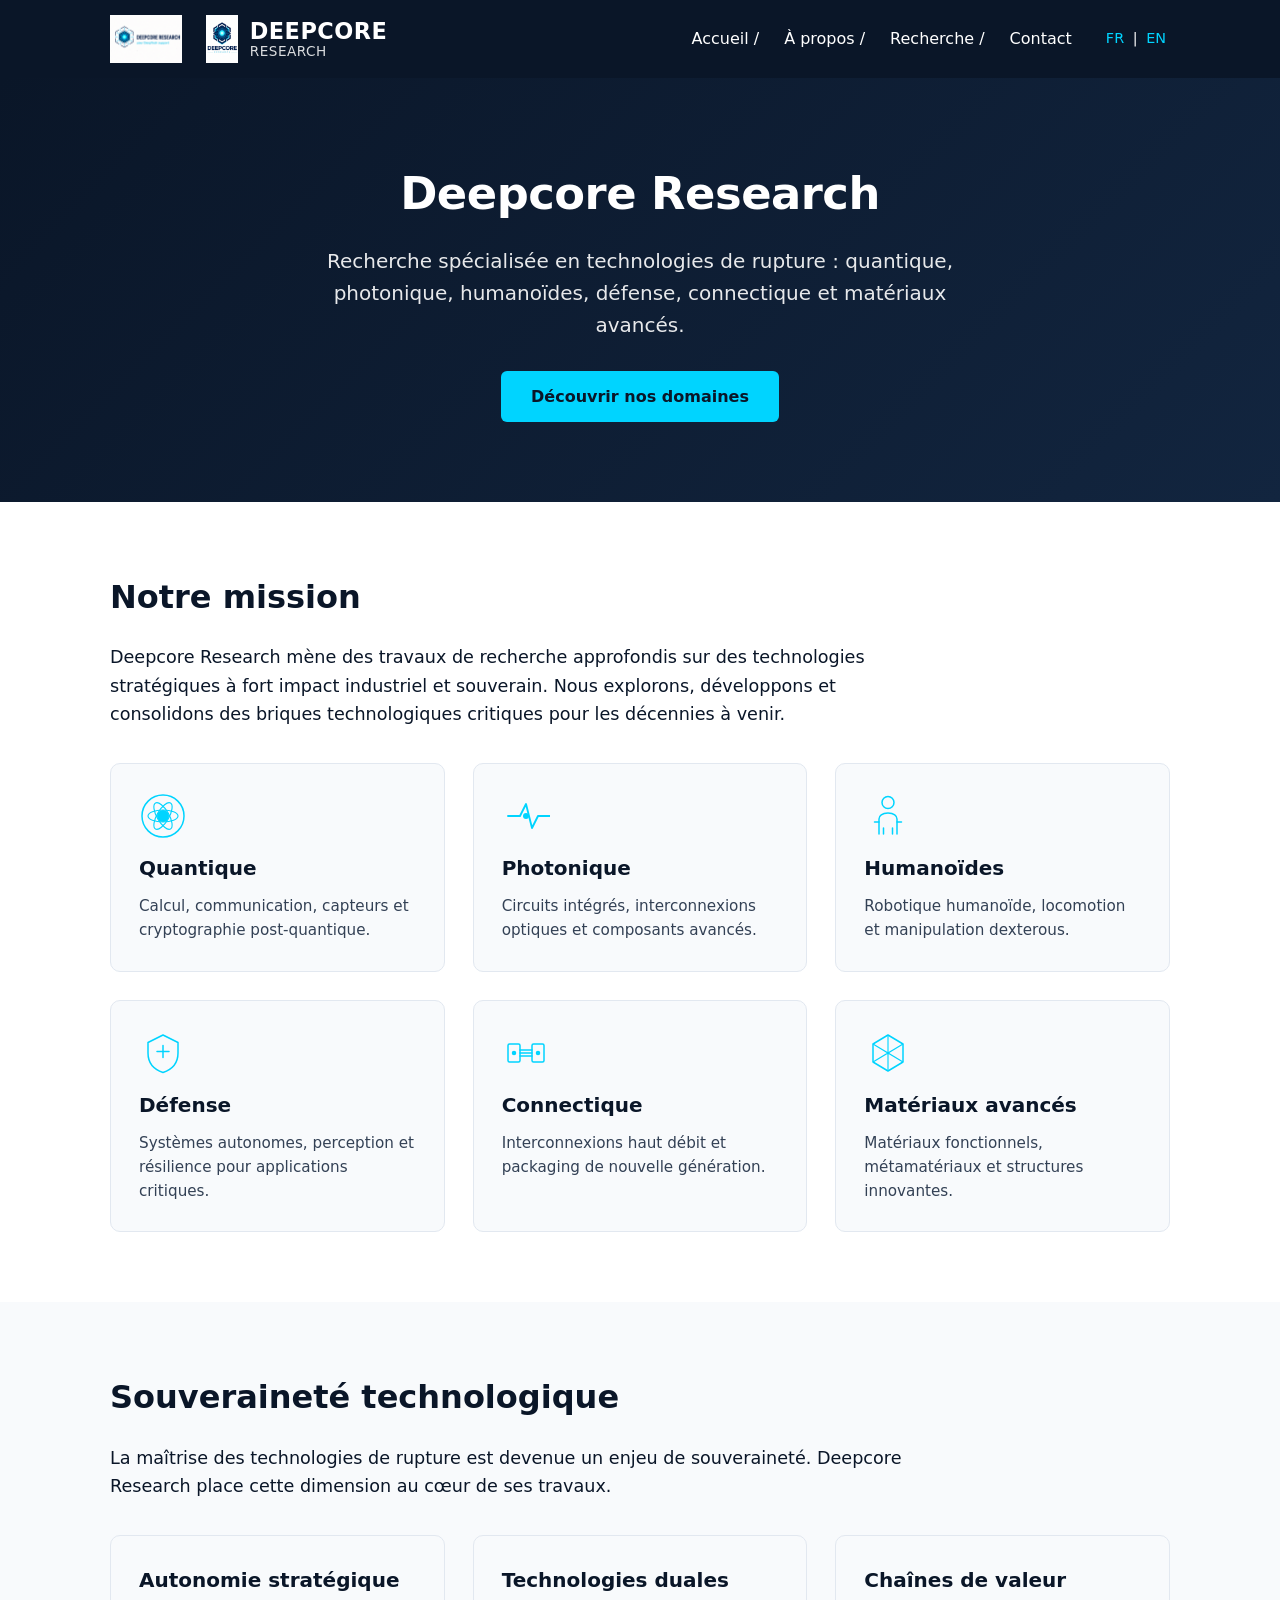
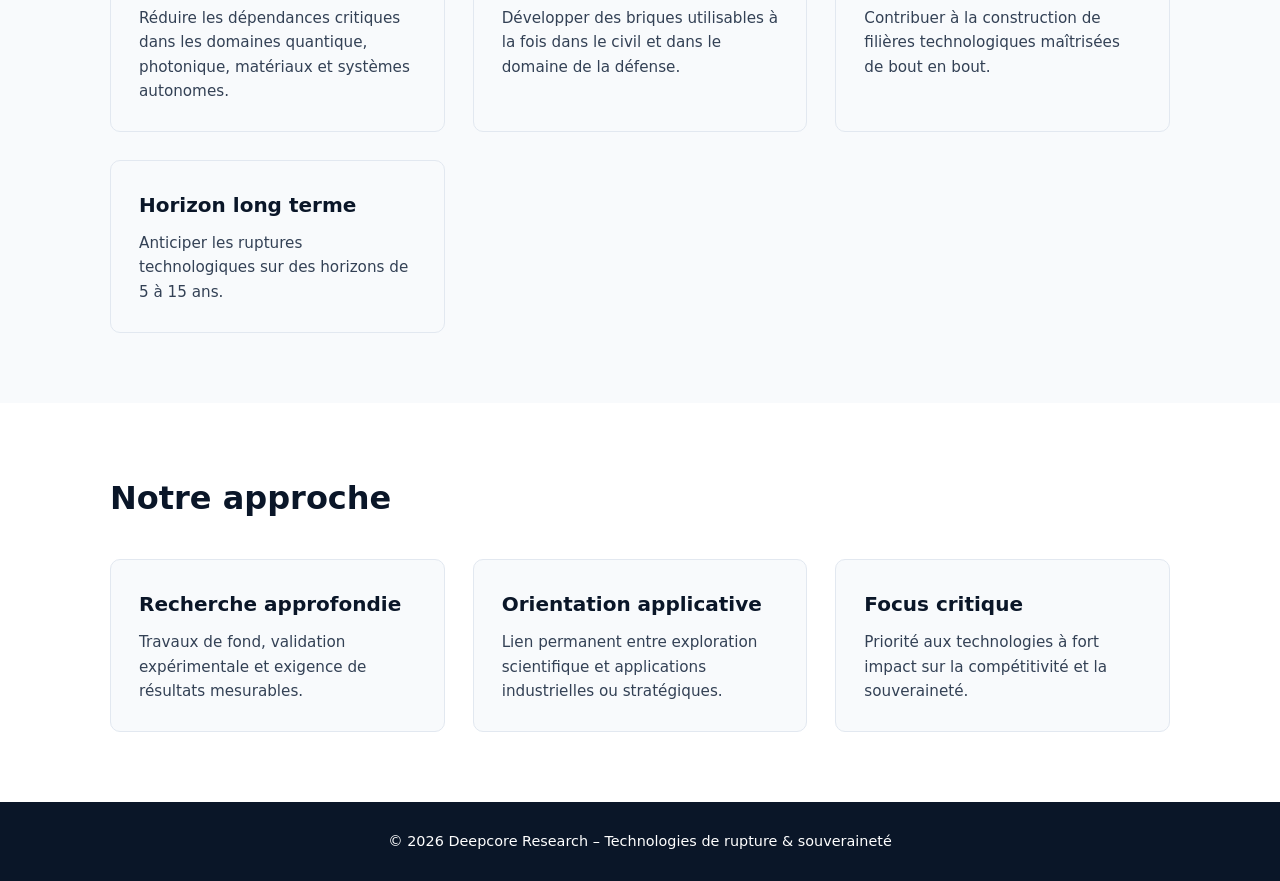
==== commit 62a40111: "Update index.html" ====
--- a/index.html
+++ b/index.html
@@ -4,7 +4,7 @@
   <meta charset="UTF-8">
   <meta name="viewport" content="width=device-width, initial-scale=1.0">
   <title>Deepcore Research – Technologies de rupture</title>
-  <meta name="description" content="Deepcore Research – Recherche spécialisée en technologies de rupture : quantique, photonique, humanoïdes, défense, connectique et matériaux avancés. Souveraineté technologique et innovation de rupture.">
+  <meta name="description" content="Deepcore Research – Recherche spécialisée en technologies de rupture : quantique, photonique, humanoïdes, défense, connectique et matériaux avancés. Souveraineté technologique.">
   <link rel="icon" href="favicon.svg" type="image/svg+xml">
   <link rel="stylesheet" href="css/style.css">
 </head>
@@ -13,16 +13,18 @@
   <header>
     <div class="container header-content">
       <a href="index.html" class="logo">
-        <img src="logo.svg" alt="Deepcore Research">
+         <img src="images/banniere.png" width="1000" alt="Deepcore Research">
+        <p></p>
+        <img src="images/logopng.JPG" alt="Deepcore Research">
         <div class="logo-text">
           DEEPCORE
           <span>RESEARCH</span>
         </div>
       </a>
       <nav>
-        <a href="index.html">Accueil</a>
-        <a href="about.html">À propos</a>
-        <a href="research.html">Recherche</a>
+        <a href="index.html">Accueil    /</a>
+        <a href="about.html">À propos     /</a>
+        <a href="research.html">Recherche    /</a>
         <a href="contact.html">Contact</a>
         <span class="lang-switch">
           <a href="index.html">FR</a> |
@@ -44,37 +46,37 @@
     <div class="container">
       <h2>Notre mission</h2>
       <p style="max-width: 800px; margin-bottom: 10px; font-size: 1.1rem;">
-        Deepcore Research mène des travaux de recherche approfondis sur des technologies stratégiques à fort impact industriel et souverain. Nous explorons, développons et consolidons des briques technologiques critiques pour préparer les prochaines décennies.
+        Deepcore Research mène des travaux de recherche approfondis sur des technologies stratégiques à fort impact industriel et souverain. Nous explorons, développons et consolidons des briques technologiques critiques pour les décennies à venir.
       </p>
 
       <div class="grid">
         <div class="card card-with-icon">
-          <img src="quantum.svg" alt="Quantique" class="card-icon">
+          <img src="images/icons/quantum.svg" alt="Quantique" class="card-icon">
           <h3>Quantique</h3>
           <p>Calcul, communication, capteurs et cryptographie post-quantique.</p>
         </div>
         <div class="card card-with-icon">
-          <img src="photonics.svg" alt="Photonique" class="card-icon">
+          <img src="images/icons/photonics.svg" alt="Photonique" class="card-icon">
           <h3>Photonique</h3>
           <p>Circuits intégrés, interconnexions optiques et composants avancés.</p>
         </div>
         <div class="card card-with-icon">
-          <img src="humanoids.svg" alt="Humanoïdes" class="card-icon">
+          <img src="images/icons/humanoids.svg" alt="Humanoïdes" class="card-icon">
           <h3>Humanoïdes</h3>
           <p>Robotique humanoïde, locomotion et manipulation dexterous.</p>
         </div>
         <div class="card card-with-icon">
-          <img src="defense.svg" alt="Défense" class="card-icon">
+          <img src="images/icons/defense.svg" alt="Défense" class="card-icon">
           <h3>Défense</h3>
           <p>Systèmes autonomes, perception et résilience pour applications critiques.</p>
         </div>
         <div class="card card-with-icon">
-          <img src="interconnects.svg" alt="Connectique" class="card-icon">
+          <img src="images/icons/interconnects.svg" alt="Connectique" class="card-icon">
           <h3>Connectique</h3>
           <p>Interconnexions haut débit et packaging de nouvelle génération.</p>
         </div>
         <div class="card card-with-icon">
-          <img src="materials.svg" alt="Matériaux avancés" class="card-icon">
+          <img src="images/icons/materials.svg" alt="Matériaux avancés" class="card-icon">
           <h3>Matériaux avancés</h3>
           <p>Matériaux fonctionnels, métamatériaux et structures innovantes.</p>
         </div>
--- a/css/style.css
+++ b/css/style.css
@@ -1,252 +1,291 @@
-:root {
-  --bg-dark: #0b1220;
-  --bg-light: #f8fafc;
-  --brand: #00d4ff;
-  --brand-dark: #082f49;
-  --text: #0f172a;
-  --muted: #475569;
-  --border: #dbe4ee;
-  --card: #ffffff;
-}
-
 * {
+  margin: 0;
+  padding: 0;
   box-sizing: border-box;
 }
 
-html {
-  scroll-behavior: smooth;
-}
-
 body {
-  margin: 0;
-  font-family: Arial, Helvetica, sans-serif;
+  font-family: 'Segoe UI', system-ui, -apple-system, sans-serif;
   line-height: 1.6;
-  color: var(--text);
+  color: #0A1628;
   background: #ffffff;
 }
 
-img {
-  max-width: 100%;
-  display: block;
-}
-
-p {
-  margin: 0 0 1rem;
-}
-
-h1, h2, h3 {
-  margin-top: 0;
-  line-height: 1.2;
-}
-
-h1 {
-  font-size: clamp(2.6rem, 4vw, 4rem);
-  margin-bottom: 1rem;
-}
-
-h2 {
-  font-size: clamp(2rem, 3vw, 2.8rem);
-  margin-bottom: 1rem;
-}
-
-h3 {
-  font-size: 1.25rem;
-  margin-bottom: 0.5rem;
-}
-
+.container {
+  max-width: 1100px;
+  margin: 0 auto;
+  padding: 0 20px;
+}
+
+/* Header */
 header {
-  background: var(--bg-dark);
-  color: #ffffff;
-}
-
-.container {
-  width: min(1100px, calc(100% - 32px));
-  margin: 0 auto;
+  background: #0A1628;
+  color: white;
+  padding: 15px 0;
+  position: sticky;
+  top: 0;
+  z-index: 100;
 }
 
 .header-content {
   display: flex;
   justify-content: space-between;
   align-items: center;
-  gap: 20px;
-  min-height: 88px;
+  flex-wrap: wrap;
+  gap: 15px;
 }
 
 .logo {
-  display: inline-flex;
+  display: flex;
   align-items: center;
   gap: 12px;
-  color: #ffffff;
   text-decoration: none;
+  color: white;
 }
 
 .logo img {
-  width: 52px;
-  height: 52px;
-  object-fit: contain;
+  height: 48px;
+  width: auto;
 }
 
 .logo-text {
-  font-weight: 800;
-  letter-spacing: 0.08em;
-  line-height: 1.05;
-  font-size: 1.1rem;
+  font-size: 1.4rem;
+  font-weight: 700;
+  letter-spacing: 0.5px;
+  line-height: 1.1;
 }
 
 .logo-text span {
+  font-weight: 400;
+  font-size: 0.85rem;
+  opacity: 0.85;
   display: block;
-  color: var(--brand);
 }
 
 nav {
   display: flex;
   align-items: center;
-  gap: 18px;
   flex-wrap: wrap;
+  gap: 5px;
 }
 
 nav a {
-  color: #dfe7f3;
+  color: white;
+  text-decoration: none;
+  margin-left: 20px;
+  font-weight: 500;
+  transition: color 0.2s;
+}
+
+nav a:hover {
+  color: #00D4FF;
+}
+
+.lang-switch {
+  margin-left: 25px;
+  font-size: 0.9rem;
+}
+
+.lang-switch a {
+  color: #00D4FF;
+  margin: 0 4px;
+}
+
+/* Hero */
+.hero {
+  background: linear-gradient(135deg, #0A1628 0%, #12253f 100%);
+  color: white;
+  padding: 80px 0;
+  text-align: center;
+}
+
+.hero h1 {
+  font-size: 2.8rem;
+  margin-bottom: 15px;
+  letter-spacing: -0.5px;
+}
+
+.hero p {
+  font-size: 1.25rem;
+  opacity: 0.9;
+  max-width: 700px;
+  margin: 0 auto 30px;
+}
+
+.btn {
+  display: inline-block;
+  background: #00D4FF;
+  color: #0A1628;
+  padding: 13px 30px;
+  border-radius: 6px;
   text-decoration: none;
   font-weight: 600;
-}
-
-nav a:hover {
-  color: var(--brand);
-}
-
-.lang-switch {
-  color: #dfe7f3;
-  display: inline-flex;
-  align-items: center;
-  gap: 8px;
-}
-
-.hero {
-  background: linear-gradient(135deg, #09111f 0%, #10233c 100%);
-  color: #ffffff;
-  padding: 86px 0 72px;
-}
-
-.hero p {
-  max-width: 760px;
-  font-size: 1.2rem;
-  color: #dbeafe;
-}
-
-.btn {
-  display: inline-block;
-  margin-top: 12px;
-  background: var(--brand);
-  color: var(--brand-dark);
-  padding: 12px 22px;
-  border-radius: 999px;
-  font-weight: 700;
-  text-decoration: none;
+  transition: transform 0.2s, box-shadow 0.2s;
 }
 
 .btn:hover {
-  filter: brightness(1.05);
-}
-
+  transform: translateY(-2px);
+  box-shadow: 0 6px 20px rgba(0, 212, 255, 0.3);
+}
+
+/* Sections */
 section {
-  padding: 60px 0;
+  padding: 70px 0;
+}
+
+section h2 {
+  font-size: 2rem;
+  margin-bottom: 20px;
+  color: #0A1628;
+}
+
+section h3 {
+  font-size: 1.25rem;
+  margin-bottom: 10px;
+  color: #0A1628;
 }
 
 .grid {
   display: grid;
-  grid-template-columns: repeat(auto-fit, minmax(220px, 1fr));
-  gap: 22px;
-  margin-top: 24px;
+  grid-template-columns: repeat(auto-fit, minmax(280px, 1fr));
+  gap: 28px;
+  margin-top: 35px;
 }
 
 .card {
-  background: var(--card);
-  border: 1px solid var(--border);
-  border-radius: 18px;
-  padding: 24px 22px;
-  box-shadow: 0 10px 24px rgba(15, 23, 42, 0.04);
-}
-
-.card-with-icon {
-  display: flex;
-  flex-direction: column;
-  gap: 10px;
-}
-
-.card-icon {
-  width: 54px;
-  height: 54px;
-  object-fit: contain;
-}
-
+  background: #f8fafc;
+  border: 1px solid #e2e8f0;
+  border-radius: 10px;
+  padding: 28px;
+  transition: border-color 0.2s, box-shadow 0.2s;
+}
+
+.card:hover {
+  border-color: #00D4FF;
+  box-shadow: 0 4px 15px rgba(0, 0, 0, 0.05);
+}
+
+.card h3 {
+  color: #0A1628;
+  margin-bottom: 10px;
+}
+
+.card p {
+  color: #334155;
+  font-size: 0.95rem;
+}
+
+/* Footer */
 footer {
-  background: var(--bg-dark);
-  color: #dfe7f3;
+  background: #0A1628;
+  color: white;
+  text-align: center;
   padding: 28px 0;
-}
-
+  font-size: 0.9rem;
+}
+
+footer a {
+  color: #00D4FF;
+}
+
+/* Responsive */
+@media (max-width: 700px) {
+  .hero h1 {
+    font-size: 2rem;
+  }
+  .hero p {
+    font-size: 1.05rem;
+  }
+  nav a {
+    margin-left: 12px;
+    font-size: 0.95rem;
+  }
+  .lang-switch {
+    margin-left: 15px;
+  }
+}
+
+/* Contact Form */
 .contact-form {
-  max-width: 720px;
-  display: grid;
-  gap: 16px;
-  margin-top: 18px;
+  max-width: 560px;
+  margin-top: 40px;
+  background: #f8fafc;
+  border: 1px solid #e2e8f0;
+  border-radius: 10px;
+  padding: 32px;
 }
 
 .contact-form label {
-  font-weight: 700;
+  display: block;
+  font-weight: 600;
+  margin-bottom: 6px;
+  color: #0A1628;
+  font-size: 0.95rem;
 }
 
 .contact-form input,
-.contact-form textarea,
 .contact-form select,
-.contact-form button {
-  font: inherit;
-}
-
-.contact-form input,
-.contact-form textarea,
-.contact-form select {
+.contact-form textarea {
   width: 100%;
   padding: 12px 14px;
-  border: 1px solid var(--border);
-  border-radius: 10px;
-  background: white;
+  margin-bottom: 18px;
+  border: 1px solid #cbd5e1;
+  border-radius: 6px;
+  font-size: 1rem;
+  font-family: inherit;
+  background: #ffffff;
+  color: #0A1628;
+  transition: border-color 0.2s;
+}
+
+.contact-form input:focus,
+.contact-form select:focus,
+.contact-form textarea:focus {
+  outline: none;
+  border-color: #00D4FF;
+  box-shadow: 0 0 0 3px rgba(0, 212, 255, 0.15);
 }
 
 .contact-form textarea {
-  min-height: 150px;
+  min-height: 140px;
   resize: vertical;
 }
 
 .contact-form button {
-  width: fit-content;
+  background: #00D4FF;
+  color: #0A1628;
   border: none;
-  background: var(--bg-dark);
-  color: white;
-  padding: 12px 22px;
-  border-radius: 999px;
-  font-weight: 700;
+  padding: 13px 28px;
+  border-radius: 6px;
+  font-weight: 600;
+  font-size: 1rem;
   cursor: pointer;
+  transition: transform 0.2s, box-shadow 0.2s;
+}
+
+.contact-form button:hover {
+  transform: translateY(-2px);
+  box-shadow: 0 6px 20px rgba(0, 212, 255, 0.3);
 }
 
 .form-note {
-  color: var(--muted);
-  font-size: 0.95rem;
-}
-
-@media (max-width: 720px) {
-  .header-content {
-    flex-direction: column;
-    justify-content: center;
-    padding: 18px 0;
-  }
-
-  nav {
-    justify-content: center;
-  }
-
-  .hero {
-    padding: 60px 0 50px;
-  }
-}
+  margin-top: 16px;
+  font-size: 0.85rem;
+  color: #64748b;
+}
+
+/* Research icons */
+.card-icon {
+  width: 48px;
+  height: 48px;
+  margin-bottom: 14px;
+  display: block;
+}
+
+.card-with-icon {
+  text-align: left;
+}
+
+.card-with-icon .card-icon {
+  margin-bottom: 12px;
+}
